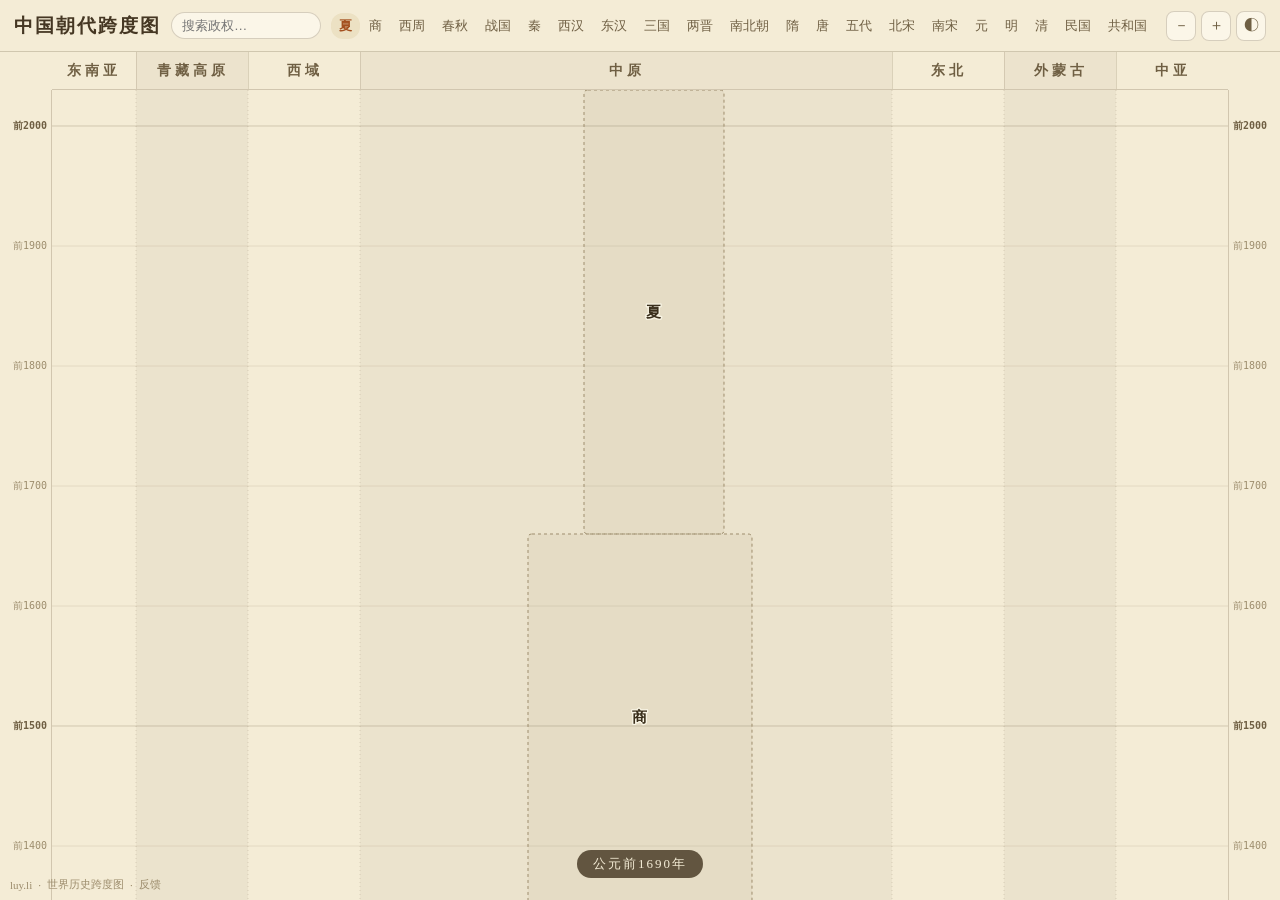
==== docs/china/index.html @ cc390aaf "新增世界历史跨度图，中国版迁至 china/ 目录 - docs/world/：五千年 × 21 区域的世界历史跨度图，461 个条目，独立的   渲染、样式与数据；经十轮事实核查，画法约定与 not" ====
<!DOCTYPE html>
<html lang="zh-CN">
<head>
<meta charset="UTF-8">
<meta name="viewport" content="width=device-width, initial-scale=1.0">
<title>中国朝代跨度图</title>
<link rel="stylesheet" href="css/style.css">
<link rel="icon" href="data:image/svg+xml,<svg xmlns='http://www.w3.org/2000/svg' viewBox='0 0 100 100'><text y='.9em' font-size='90'>📜</text></svg>">
</head>
<body>
<header id="toolbar">
  <h1 id="title">中国朝代跨度图</h1>
  <div id="searchbox">
    <input id="search" type="search" list="polity-names" placeholder="搜索政权…" autocomplete="off">
    <datalist id="polity-names"></datalist>
  </div>
  <nav id="eranav" aria-label="朝代快捷导航"></nav>
  <div id="controls">
    <button id="zoom-out" title="缩小（概览）">－</button>
    <button id="zoom-in" title="放大（细看）">＋</button>
    <button id="theme-toggle" title="切换深浅色">◐</button>
  </div>
</header>

<main id="scroller">
  <div id="canvas">
    <div id="corner-l" class="corner"></div>
    <div id="colhead"></div>
    <div id="corner-r" class="corner"></div>
    <div id="axis-l" class="axis"></div>
    <div id="chart-wrap"></div>
    <div id="axis-r" class="axis"></div>
  </div>
</main>

<div id="tooltip" hidden></div>
<div id="year-pill" hidden></div>

<aside id="panel" hidden>
  <button id="panel-close" title="关闭">×</button>
  <div id="panel-body"></div>
</aside>

<footer id="site-footer">
  <a href="https://luy.li" target="_blank" rel="noopener">luy.li</a>
  <span aria-hidden="true">·</span>
  <a href="../world/index.html">世界历史跨度图</a>
  <span aria-hidden="true">·</span>
  <a href="https://github.com/bones7456/china-dynasty-timeline/issues" target="_blank" rel="noopener">反馈</a>
</footer>

<script src="data.js"></script>
<script src="js/app.js"></script>
</body>
</html>
---- docs/china/css/style.css ----
/* 中国朝代跨度图 —— 古卷纸质感 */

:root {
  --paper: #f4ecd6;
  --paper-deep: #ece1c3;
  --ink: #453723;
  --ink-2: #6f5f43;
  --ink-3: #9d8d6d;
  --line: rgba(84, 66, 37, 0.10);
  --line-strong: rgba(84, 66, 37, 0.22);
  --era: rgba(150, 60, 30, 0.38);
  --accent: #a4501f;
  --card: #fbf6e8;
  --shadow: rgba(60, 40, 10, 0.18);
  --sep: rgba(84, 66, 37, 0.16);
  --nofill: rgba(84, 66, 37, 0.05);
}
:root[data-theme="dark"] {
  --paper: #262019;
  --paper-deep: #2e2820;
  --ink: #e2d5b5;
  --ink-2: #b3a483;
  --ink-3: #83755a;
  --line: rgba(226, 213, 181, 0.08);
  --line-strong: rgba(226, 213, 181, 0.18);
  --era: rgba(235, 140, 90, 0.42);
  --accent: #e08b4e;
  --card: #322b21;
  --shadow: rgba(0, 0, 0, 0.5);
  --sep: rgba(226, 213, 181, 0.14);
  --nofill: rgba(226, 213, 181, 0.06);
}
@media (prefers-color-scheme: dark) {
  :root:not([data-theme]) {
    --paper: #262019; --paper-deep: #2e2820;
    --ink: #e2d5b5; --ink-2: #b3a483; --ink-3: #83755a;
    --line: rgba(226, 213, 181, 0.08); --line-strong: rgba(226, 213, 181, 0.18);
    --era: rgba(235, 140, 90, 0.42); --accent: #e08b4e;
    --card: #322b21; --shadow: rgba(0, 0, 0, 0.5);
    --sep: rgba(226, 213, 181, 0.14); --nofill: rgba(226, 213, 181, 0.06);
  }
}

* { box-sizing: border-box; margin: 0; padding: 0; }
html, body { height: 100%; overscroll-behavior: none; }
body {
  font-family: "Songti SC", "Noto Serif SC", "Source Han Serif SC", serif;
  background: var(--paper);
  color: var(--ink);
  overflow: hidden;
}

/* ------- 工具栏 ------- */
#toolbar {
  position: fixed; inset: 0 0 auto 0; z-index: 30;
  display: flex; align-items: center; gap: 10px;
  height: 52px; padding: 0 14px;
  background: color-mix(in srgb, var(--paper) 88%, transparent);
  backdrop-filter: blur(6px);
  border-bottom: 1px solid var(--line-strong);
}
#title {
  font-size: 19px; font-weight: 700; letter-spacing: 2px; white-space: nowrap;
}
#searchbox input {
  width: 150px; padding: 5px 10px;
  font: 13px/1.4 inherit; color: var(--ink);
  background: var(--card); border: 1px solid var(--line-strong); border-radius: 15px;
  outline: none;
}
#searchbox input:focus { border-color: var(--accent); }
#eranav {
  flex: 1; display: flex; gap: 1px; overflow-x: auto; scrollbar-width: none;
  -webkit-overflow-scrolling: touch;
}
#eranav::-webkit-scrollbar { display: none; }
#eranav button {
  flex-shrink: 0; padding: 4px 8px;
  font: 13px/1 inherit; color: var(--ink-2);
  background: none; border: none; border-radius: 12px; cursor: pointer;
  white-space: nowrap;
}
#eranav button:hover { color: var(--accent); background: var(--paper-deep); }
#eranav button.active { color: var(--accent); font-weight: 700; background: var(--paper-deep); }
#controls { display: flex; gap: 5px; }
#controls button {
  width: 30px; height: 30px;
  font-size: 15px; color: var(--ink-2);
  background: var(--card); border: 1px solid var(--line-strong); border-radius: 8px;
  cursor: pointer;
}
#controls button:hover { color: var(--accent); border-color: var(--accent); }

/* ------- 滚动画布 ------- */
#scroller {
  position: fixed; inset: 52px 0 0 0;
  overflow: auto;
}
#canvas { display: grid; position: relative; width: max-content; }
#corner-l, #corner-r, #colhead { position: sticky; top: 0; z-index: 20; background: var(--paper); }
#corner-l { left: 0; z-index: 21; grid-area: 1 / 1; }
#corner-r { right: 0; z-index: 21; grid-area: 1 / 3; }
#colhead {
  grid-area: 1 / 2; position: sticky; position: -webkit-sticky;
  border-bottom: 1px solid var(--line-strong);
}
#colhead .region {
  position: absolute; top: 0; height: 100%;
  display: flex; align-items: center; justify-content: center;
  font-size: 14px; font-weight: 700; letter-spacing: 4px; color: var(--ink-2);
  border-left: 1px solid var(--sep);
  overflow: hidden; white-space: nowrap;
}
#colhead .region:first-child { border-left: none; }
#colhead .region.alt { background: var(--nofill); }

.axis { position: relative; z-index: 15; background: var(--paper); font-size: 10px; }
#axis-l { grid-area: 2 / 1; position: sticky; left: 0; border-right: 1px solid var(--line-strong); }
#axis-r { grid-area: 2 / 3; position: sticky; right: 0; border-left: 1px solid var(--line-strong); }
.axis .tick {
  position: absolute; right: 4px; left: 4px;
  transform: translateY(-50%);
  color: var(--ink-3); text-align: right;
  font-family: ui-monospace, "SF Mono", Menlo, monospace;
}
#axis-r .tick { text-align: left; }
.axis .tick.major { color: var(--ink-2); font-weight: 700; }
.axis .tick.now { color: var(--accent); font-size: 12px; }
.axis .era-tick {
  position: absolute; right: 4px; left: 4px;
  transform: translateY(2px);
  color: var(--era); text-align: right; font-size: 9px; letter-spacing: 1px;
}
#axis-r .era-tick { text-align: left; }

#chart-wrap { grid-area: 2 / 2; position: relative; }
#chart-wrap svg { display: block; }

/* ------- SVG 图层 ------- */
.region-shade { fill: var(--nofill); }
.region-sep { stroke: var(--sep); stroke-width: 1; stroke-dasharray: 1 3; }
.gridline { stroke: var(--line); stroke-width: 1; }
.gridline.major { stroke: var(--line-strong); }
.era-line { stroke: var(--era); stroke-width: 1; stroke-dasharray: 5 4; }
.era-line.now { stroke: var(--accent); stroke-dasharray: none; stroke-width: 1.5; opacity: 0.7; }

g.polity { cursor: pointer; transition: opacity 0.18s ease; }
g.polity path {
  stroke-width: 1;
  fill-opacity: 0.88;
  transition: fill-opacity 0.18s ease, filter 0.18s ease;
}
g.polity.nofill path {
  fill: var(--nofill);
  stroke: var(--ink-3);
  stroke-dasharray: 3 3;
}
svg.hovering g.polity:not(.hot):not(.selected) { opacity: 0.55; }
g.polity.hot path, g.polity.selected path {
  fill-opacity: 1;
  stroke-width: 1.6;
  filter: drop-shadow(0 1px 4px var(--shadow));
}
g.polity.flash path { animation: flash 0.7s ease 3; }
@keyframes flash {
  50% { fill-opacity: 0.35; }
}

text.lbl {
  fill: #3a2f1c;
  paint-order: stroke;
  stroke: rgba(255, 252, 240, 0.72);
  stroke-width: 2.6px;
  stroke-linejoin: round;
  text-anchor: middle;
  font-family: inherit;
  font-weight: 700;
  pointer-events: none;
  user-select: none;
}
:root[data-theme="dark"] text.lbl { fill: #2b2213; }

/* ------- 悬浮提示 ------- */
#tooltip {
  position: fixed; z-index: 40; max-width: 260px;
  padding: 8px 12px;
  background: var(--card); color: var(--ink);
  border: 1px solid var(--line-strong); border-radius: 8px;
  box-shadow: 0 4px 16px var(--shadow);
  font-size: 12px; line-height: 1.6;
  pointer-events: none;
}
#tooltip b { display: block; font-size: 15px; letter-spacing: 1px; }
#tooltip span { display: block; color: var(--ink-2); }

/* ------- 年代指示器 ------- */
#year-pill {
  position: fixed; z-index: 25; left: 50%; bottom: 22px;
  transform: translateX(-50%);
  padding: 5px 16px;
  background: color-mix(in srgb, var(--ink) 82%, transparent);
  color: var(--paper);
  border-radius: 16px;
  font-size: 13px; letter-spacing: 2px;
  pointer-events: none;
  transition: opacity 0.4s;
}

/* ------- 页脚 ------- */
#site-footer {
  position: fixed; z-index: 22; left: 10px; bottom: 8px;
  display: flex; align-items: center; gap: 6px;
  font-size: 11px; color: var(--ink-3);
  pointer-events: none;
}
#site-footer a { color: inherit; text-decoration: none; pointer-events: auto; }
#site-footer a:hover { color: var(--accent); text-decoration: underline; }

/* ------- 详情面板 ------- */
#panel {
  position: fixed; z-index: 35; top: 62px; right: 12px; bottom: 12px;
  width: 300px;
  background: var(--card);
  border: 1px solid var(--line-strong); border-radius: 12px;
  box-shadow: 0 8px 32px var(--shadow);
  overflow-y: auto;
}
@media (min-width: 701px) {
  /* 点击右侧色块时浮层改开在左边，避免盖住刚点的地方 */
  #panel.panel-left { right: auto; left: 12px; }
}
#panel-close {
  position: absolute; top: 8px; right: 10px;
  width: 26px; height: 26px;
  font-size: 16px; color: var(--ink-2);
  background: none; border: none; border-radius: 50%; cursor: pointer;
}
#panel-close:hover { background: var(--paper-deep); }
#panel-body { padding: 18px; font-size: 13px; line-height: 1.75; }
#panel-body h2 {
  font-size: 21px; letter-spacing: 2px; margin-bottom: 4px;
  display: flex; align-items: center; gap: 8px;
}
#panel-body .swatch {
  width: 15px; height: 15px; flex-shrink: 0;
  border-radius: 4px; border: 1px solid var(--line-strong);
}
#panel-body .raw { color: var(--ink-3); font-size: 12px; }
#panel-body .years { color: var(--ink-2); margin: 6px 0; }
#panel-body .years em { font-style: normal; color: var(--ink-3); margin-left: 8px; font-size: 12px; }
#panel-body .chips span {
  display: inline-block; margin: 0 4px 4px 0; padding: 1px 8px;
  font-size: 11px; color: var(--ink-2);
  background: var(--paper-deep); border-radius: 9px;
}
#panel-body .intro { margin: 10px 0; }
#panel-body .note {
  margin: 10px 0; padding: 8px 10px;
  font-size: 12px; color: var(--ink-2);
  background: var(--paper-deep); border-radius: 8px;
}
#panel-body h3 {
  margin: 14px 0 6px; font-size: 13px; color: var(--ink-2);
  border-top: 1px solid var(--line); padding-top: 10px;
}
.concurrent { list-style: none; }
.concurrent li {
  display: flex; align-items: center; gap: 7px;
  padding: 3px 6px; border-radius: 6px; cursor: pointer;
}
.concurrent li:hover { background: var(--paper-deep); }
.concurrent li i {
  width: 10px; height: 10px; flex-shrink: 0;
  border-radius: 3px; border: 1px solid var(--line-strong);
}
.concurrent li small { margin-left: auto; color: var(--ink-3); font-size: 11px; }
.search-results { margin-top: 10px; }

/* ------- 移动端 ------- */
@media (max-width: 700px) {
  #toolbar { flex-wrap: wrap; height: 84px; padding: 6px 10px; row-gap: 2px; }
  #title { font-size: 15px; letter-spacing: 1px; }
  #searchbox input { width: 110px; }
  #eranav { order: 3; flex-basis: 100%; }
  #scroller { inset: 84px 0 0 0; }
  #panel {
    top: auto; right: 0; left: 0; bottom: 0;
    width: auto; max-height: 52vh;
    border-radius: 14px 14px 0 0;
  }
  #year-pill { bottom: 10px; }
  #colhead .region { font-size: 11px; letter-spacing: 1px; }
}
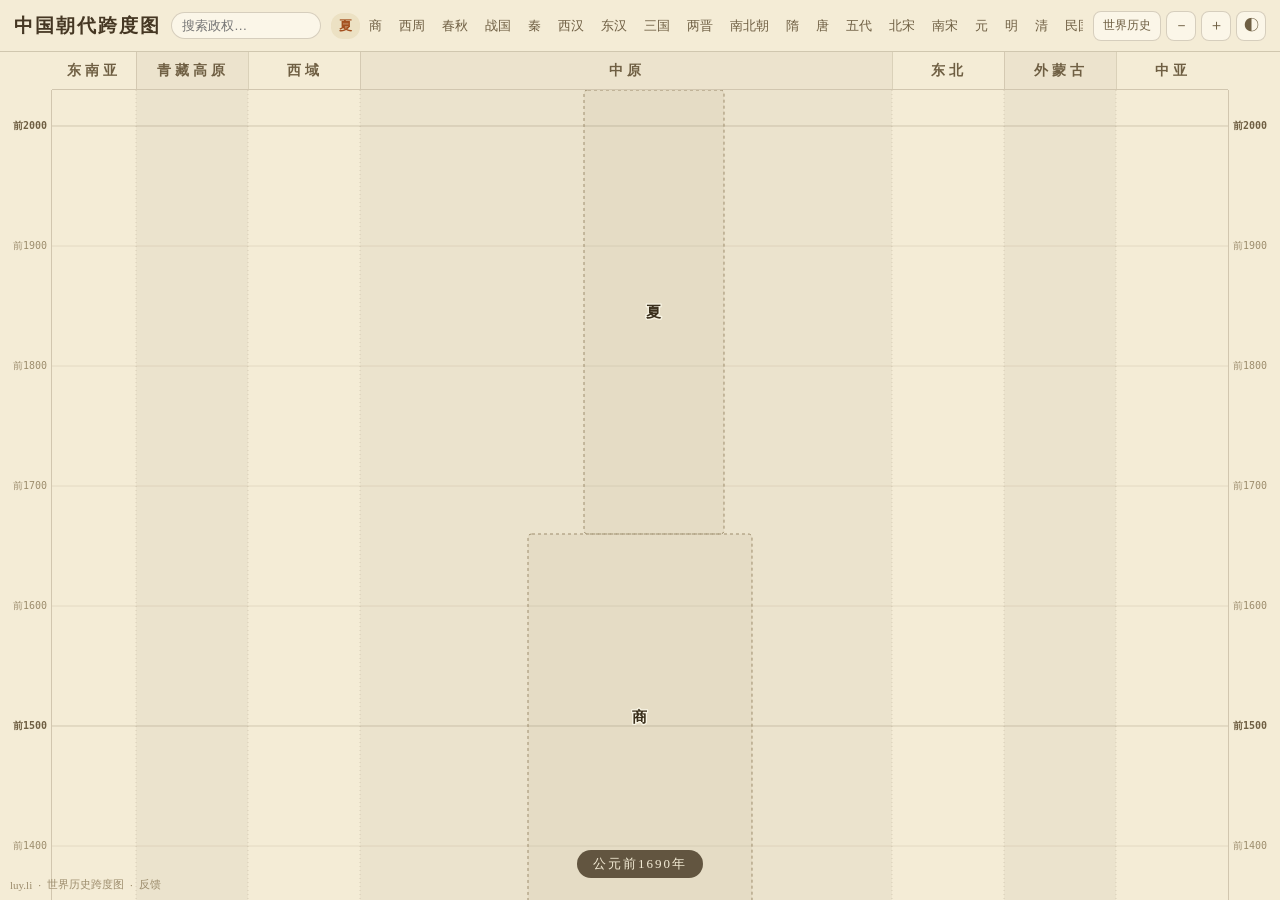
==== commit 056edc57: "中国史工具栏加世界史入口；世界史去掉台湾列 - 中国史右上角新增“世界历史”按钮，与世界史的“中国朝代”按钮对称（手机端隐藏，走页脚链接） - 世界史移除台湾区域与明郑条目，清、大日本帝国、荷兰东印度" ====
--- a/docs/china/index.html
+++ b/docs/china/index.html
@@ -16,6 +16,7 @@
   </div>
   <nav id="eranav" aria-label="朝代快捷导航"></nav>
   <div id="controls">
+    <a href="../world/index.html" title="世界历史跨度图">世界历史</a>
     <button id="zoom-out" title="缩小（概览）">－</button>
     <button id="zoom-in" title="放大（细看）">＋</button>
     <button id="theme-toggle" title="切换深浅色">◐</button>
@@ -46,7 +47,7 @@
   <span aria-hidden="true">·</span>
   <a href="../world/index.html">世界历史跨度图</a>
   <span aria-hidden="true">·</span>
-  <a href="https://github.com/bones7456/china-dynasty-timeline/issues" target="_blank" rel="noopener">反馈</a>
+  <a href="https://github.com/bones7456/history-timeline/issues" target="_blank" rel="noopener">反馈</a>
 </footer>
 
 <script src="data.js"></script>
--- a/docs/china/css/style.css
+++ b/docs/china/css/style.css
@@ -82,14 +82,16 @@
 }
 #eranav button:hover { color: var(--accent); background: var(--paper-deep); }
 #eranav button.active { color: var(--accent); font-weight: 700; background: var(--paper-deep); }
-#controls { display: flex; gap: 5px; }
-#controls button {
-  width: 30px; height: 30px;
-  font-size: 15px; color: var(--ink-2);
+#controls { display: flex; gap: 5px; align-items: center; }
+#controls button, #controls a {
+  min-width: 30px; height: 30px;
+  display: inline-flex; align-items: center; justify-content: center;
+  font-size: 15px; color: var(--ink-2); text-decoration: none;
   background: var(--card); border: 1px solid var(--line-strong); border-radius: 8px;
   cursor: pointer;
 }
-#controls button:hover { color: var(--accent); border-color: var(--accent); }
+#controls a { padding: 0 9px; font-size: 12px; white-space: nowrap; }
+#controls button:hover, #controls a:hover { color: var(--accent); border-color: var(--accent); }
 
 /* ------- 滚动画布 ------- */
 #scroller {
@@ -281,6 +283,7 @@
   #toolbar { flex-wrap: wrap; height: 84px; padding: 6px 10px; row-gap: 2px; }
   #title { font-size: 15px; letter-spacing: 1px; }
   #searchbox input { width: 110px; }
+  #controls a { display: none; } /* 手机端由页脚链接到世界历史图 */
   #eranav { order: 3; flex-basis: 100%; }
   #scroller { inset: 84px 0 0 0; }
   #panel {
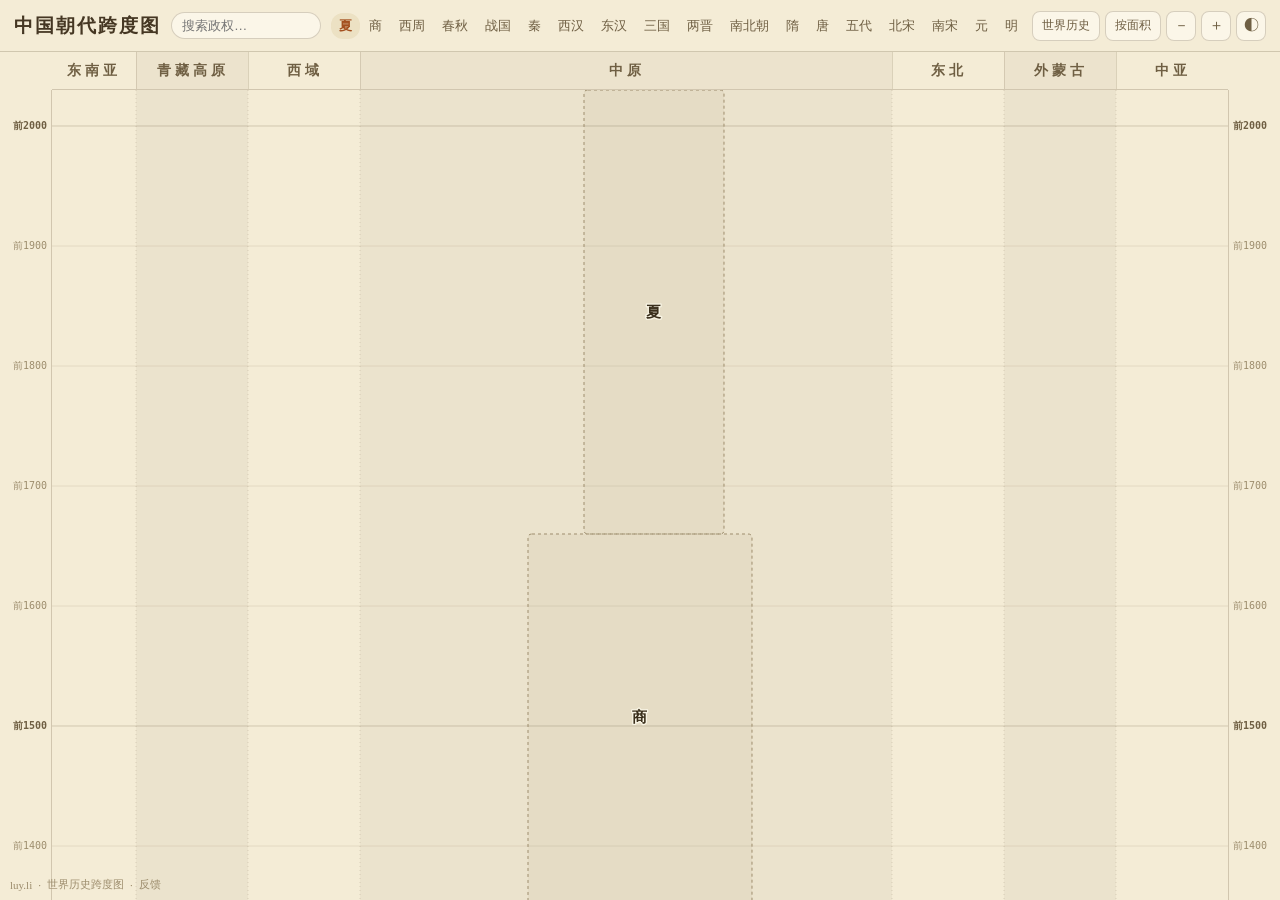
==== commit 71614fdd: "世界史、中国史新增「按面积」布局：列宽按地区地理面积比例分配（默认仍等宽）" ====
--- a/docs/china/index.html
+++ b/docs/china/index.html
@@ -17,6 +17,7 @@
   <nav id="eranav" aria-label="朝代快捷导航"></nav>
   <div id="controls">
     <a href="../world/index.html" title="世界历史跨度图">世界历史</a>
+    <button id="layout-toggle" class="text" title="列宽随地理面积增大（按面积的平方根分配，再点一次恢复等宽）" aria-pressed="false">按面积</button>
     <button id="zoom-out" title="缩小（概览）">－</button>
     <button id="zoom-in" title="放大（细看）">＋</button>
     <button id="theme-toggle" title="切换深浅色">◐</button>
--- a/docs/china/css/style.css
+++ b/docs/china/css/style.css
@@ -90,7 +90,8 @@
   background: var(--card); border: 1px solid var(--line-strong); border-radius: 8px;
   cursor: pointer;
 }
-#controls a { padding: 0 9px; font-size: 12px; white-space: nowrap; }
+#controls a, #controls button.text { padding: 0 9px; font-size: 12px; white-space: nowrap; }
+#controls button[aria-pressed="true"] { color: var(--accent); border-color: var(--accent); font-weight: 700; }
 #controls button:hover, #controls a:hover { color: var(--accent); border-color: var(--accent); }
 
 /* ------- 滚动画布 ------- */
@@ -281,8 +282,9 @@
 /* ------- 移动端 ------- */
 @media (max-width: 700px) {
   #toolbar { flex-wrap: wrap; height: 84px; padding: 6px 10px; row-gap: 2px; }
-  #title { font-size: 15px; letter-spacing: 1px; }
-  #searchbox input { width: 110px; }
+  #title { font-size: 15px; letter-spacing: 0.5px; }
+  #searchbox input { width: 80px; }
+  #controls button.text { padding: 0 6px; }
   #controls a { display: none; } /* 手机端由页脚链接到世界历史图 */
   #eranav { order: 3; flex-basis: 100%; }
   #scroller { inset: 84px 0 0 0; }
